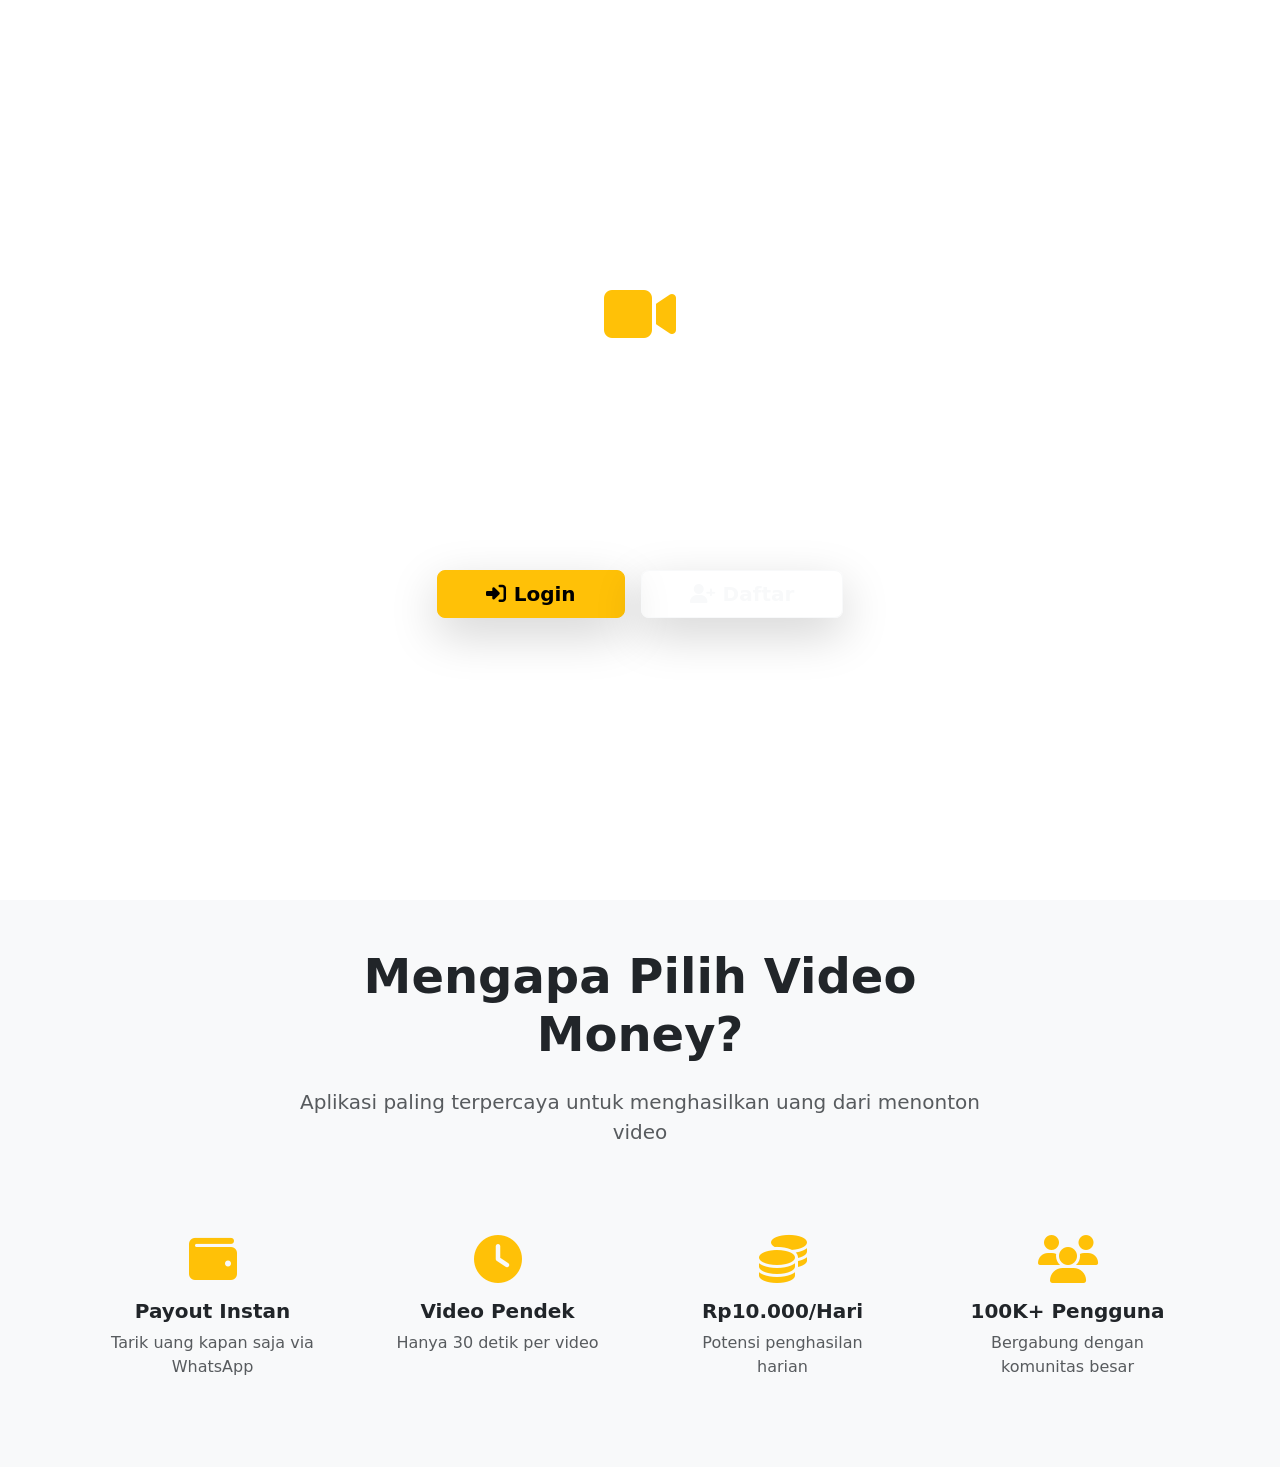
==== index.html @ 5aa3b8a1 "Create index.html" ====
<!DOCTYPE html>
<html lang="id">
<head>
    <meta charset="UTF-8">
    <meta name="viewport" content="width=device-width, initial-scale=1.0">
    <title>Video Money - Tonton Video Dapat Uang</title>
    <link href="https://cdn.jsdelivr.net/npm/bootstrap@5.3.2/dist/css/bootstrap.min.css" rel="stylesheet">
    <link href="https://cdnjs.cloudflare.com/ajax/libs/font-awesome/6.4.0/css/all.min.css" rel="stylesheet">
    <link rel="stylesheet" href="style.css">
</head>
<body>
    <!-- Hero Section -->
    <section class="hero-section min-vh-100 d-flex align-items-center">
        <div class="container">
            <div class="row justify-content-center">
                <div class="col-lg-6 col-md-8 text-center text-white">
                    <div class="hero-content animate__animated animate__fadeInUp">
                        <i class="fas fa-video fa-4x mb-4 text-warning"></i>
                        <h1 class="display-4 fw-bold mb-4">Video Money</h1>
                        <p class="lead mb-5">Tonton video pendek, dapatkan uang tunai setiap hari!</p>
                        
                        <!-- Auth Buttons -->
                        <div class="d-flex gap-3 justify-content-center flex-wrap">
                            <button class="btn btn-warning btn-lg px-5 fw-bold shadow-lg" onclick="showLogin()">
                                <i class="fas fa-sign-in-alt me-2"></i>Login
                            </button>
                            <button class="btn btn-outline-light btn-lg px-5 fw-bold shadow-lg" onclick="showRegister()">
                                <i class="fas fa-user-plus me-2"></i>Daftar
                            </button>
                        </div>
                    </div>
                </div>
            </div>
        </div>
    </section>

    <!-- Auth Modal -->
    <div class="modal fade" id="authModal" tabindex="-1">
        <div class="modal-dialog modal-dialog-centered">
            <div class="modal-content rounded-4 shadow-lg border-0">
                <div class="modal-header border-0 pb-0">
                    <h5 class="modal-title fw-bold" id="modalTitle">Login</h5>
                    <button type="button" class="btn-close" data-bs-dismiss="modal"></button>
                </div>
                <div class="modal-body p-4">
                    <form id="authForm">
                        <div class="mb-3">
                            <label class="form-label fw-bold">Username/Email</label>
                            <input type="text" class="form-control rounded-3" id="username" required>
                        </div>
                        <div class="mb-3">
                            <label class="form-label fw-bold">Password</label>
                            <input type="password" class="form-control rounded-3" id="password" required>
                        </div>
                        <div id="whatsappField" class="mb-3" style="display: none;">
                            <label class="form-label fw-bold">No WhatsApp</label>
                            <input type="text" class="form-control rounded-3" id="whatsapp" placeholder="08xxxxxxxxx">
                        </div>
                        <button type="submit" class="btn btn-warning w-100 fw-bold rounded-3 shadow-sm">
                            <span id="btnText">Masuk</span>
                            <i class="fas fa-spinner fa-spin d-none" id="loadingSpinner"></i>
                        </button>
                    </form>
                    <div class="text-center mt-3">
                        <small class="text-muted">
                            <span id="toggleText">Belum punya akun? <a href="#" class="text-warning fw-bold" onclick="toggleAuth()">Daftar</a></span>
                        </small>
                    </div>
                </div>
            </div>
        </div>
    </div>

    <!-- Features Section -->
    <section class="py-5 bg-light">
        <div class="container">
            <div class="row text-center mb-5">
                <div class="col-lg-8 mx-auto">
                    <h2 class="display-5 fw-bold text-dark mb-4">Mengapa Pilih Video Money?</h2>
                    <p class="lead text-muted">Aplikasi paling terpercaya untuk menghasilkan uang dari menonton video</p>
                </div>
            </div>
            <div class="row g-4">
                <div class="col-lg-3 col-md-6">
                    <div class="text-center p-4 h-100">
                        <i class="fas fa-wallet fa-3x text-warning mb-3"></i>
                        <h5 class="fw-bold">Payout Instan</h5>
                        <p class="text-muted">Tarik uang kapan saja via WhatsApp</p>
                    </div>
                </div>
                <div class="col-lg-3 col-md-6">
                    <div class="text-center p-4 h-100">
                        <i class="fas fa-clock fa-3x text-warning mb-3"></i>
                        <h5 class="fw-bold">Video Pendek</h5>
                        <p class="text-muted">Hanya 30 detik per video</p>
                    </div>
                </div>
                <div class="col-lg-3 col-md-6">
                    <div class="text-center p-4 h-100">
                        <i class="fas fa-coins fa-3x text-warning mb-3"></i>
                        <h5 class="fw-bold">Rp10.000/Hari</h5>
                        <p class="text-muted">Potensi penghasilan harian</p>
                    </div>
                </div>
                <div class="col-lg-3 col-md-6">
                    <div class="text-center p-4 h-100">
                        <i class="fas fa-users fa-3x text-warning mb-3"></i>
                        <h5 class="fw-bold">100K+ Pengguna</h5>
                        <p class="text-muted">Bergabung dengan komunitas besar</p>
                    </div>
                </div>
            </div>
        </div>
    </section>

    <script src="https://cdn.jsdelivr.net/npm/bootstrap@5.3.2/dist/js/bootstrap.bundle.min.js"></script>
    <script src="script.js"></script>
</body>
</html>
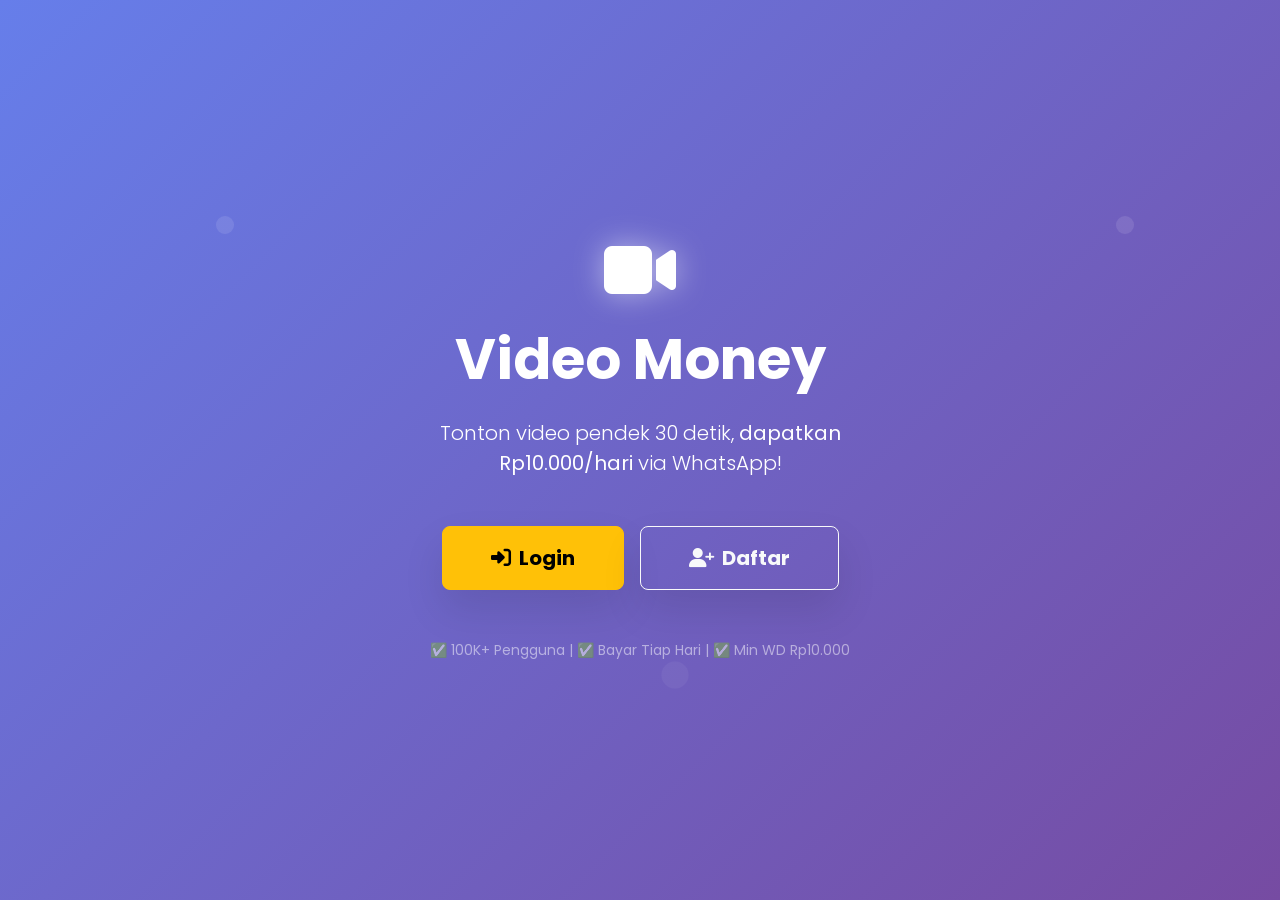
==== commit 45f64380: "Update index.html" ====
--- a/index.html
+++ b/index.html
@@ -9,24 +9,29 @@
     <link rel="stylesheet" href="style.css">
 </head>
 <body>
-    <!-- Hero Section -->
-    <section class="hero-section min-vh-100 d-flex align-items-center">
+    <!-- Hero -->
+    <section class="hero-gradient min-vh-100 d-flex align-items-center">
         <div class="container">
             <div class="row justify-content-center">
                 <div class="col-lg-6 col-md-8 text-center text-white">
-                    <div class="hero-content animate__animated animate__fadeInUp">
-                        <i class="fas fa-video fa-4x mb-4 text-warning"></i>
+                    <div class="hero-content">
+                        <i class="fas fa-video fa-4x mb-4 hero-icon"></i>
                         <h1 class="display-4 fw-bold mb-4">Video Money</h1>
-                        <p class="lead mb-5">Tonton video pendek, dapatkan uang tunai setiap hari!</p>
+                        <p class="lead mb-5 px-3">Tonton video pendek 30 detik, <strong>dapatkan Rp10.000/hari</strong> via WhatsApp!</p>
                         
-                        <!-- Auth Buttons -->
                         <div class="d-flex gap-3 justify-content-center flex-wrap">
-                            <button class="btn btn-warning btn-lg px-5 fw-bold shadow-lg" onclick="showLogin()">
+                            <button class="btn btn-warning btn-lg px-5 py-3 fw-bold shadow-lg fs-5" onclick="showLogin()">
                                 <i class="fas fa-sign-in-alt me-2"></i>Login
                             </button>
-                            <button class="btn btn-outline-light btn-lg px-5 fw-bold shadow-lg" onclick="showRegister()">
+                            <button class="btn btn-outline-light btn-lg px-5 py-3 fw-bold shadow-lg fs-5" onclick="showRegister()">
                                 <i class="fas fa-user-plus me-2"></i>Daftar
                             </button>
+                        </div>
+                        
+                        <div class="mt-5">
+                            <small class="text-white-50">
+                                ✅ 100K+ Pengguna | ✅ Bayar Tiap Hari | ✅ Min WD Rp10.000
+                            </small>
                         </div>
                     </div>
                 </div>
@@ -36,34 +41,46 @@
 
     <!-- Auth Modal -->
     <div class="modal fade" id="authModal" tabindex="-1">
-        <div class="modal-dialog modal-dialog-centered">
+        <div class="modal-dialog modal-dialog-centered modal-lg">
             <div class="modal-content rounded-4 shadow-lg border-0">
-                <div class="modal-header border-0 pb-0">
-                    <h5 class="modal-title fw-bold" id="modalTitle">Login</h5>
-                    <button type="button" class="btn-close" data-bs-dismiss="modal"></button>
+                <div class="modal-header border-0 bg-gradient-warning rounded-top-4">
+                    <h5 class="modal-title fw-bold text-white mb-0" id="modalTitle">Login</h5>
+                    <button type="button" class="btn-close btn-close-white" data-bs-dismiss="modal"></button>
                 </div>
-                <div class="modal-body p-4">
+                <div class="modal-body p-5">
                     <form id="authForm">
-                        <div class="mb-3">
-                            <label class="form-label fw-bold">Username/Email</label>
-                            <input type="text" class="form-control rounded-3" id="username" required>
+                        <input type="hidden" id="authMode" value="login">
+                        <div class="mb-4">
+                            <label class="form-label fw-bold fs-5 mb-2">👤 Username / Email</label>
+                            <input type="text" class="form-control form-control-lg rounded-3 shadow-sm" 
+                                   id="username" placeholder="Masukkan username atau email" required>
                         </div>
-                        <div class="mb-3">
-                            <label class="form-label fw-bold">Password</label>
-                            <input type="password" class="form-control rounded-3" id="password" required>
+                        <div class="mb-4">
+                            <label class="form-label fw-bold fs-5 mb-2">🔒 Password</label>
+                            <input type="password" class="form-control form-control-lg rounded-3 shadow-sm" 
+                                   id="password" placeholder="Masukkan password" required>
                         </div>
-                        <div id="whatsappField" class="mb-3" style="display: none;">
-                            <label class="form-label fw-bold">No WhatsApp</label>
-                            <input type="text" class="form-control rounded-3" id="whatsapp" placeholder="08xxxxxxxxx">
+                        <div id="whatsappField" class="mb-4" style="display: none;">
+                            <label class="form-label fw-bold fs-5 mb-2">📱 No WhatsApp</label>
+                            <div class="input-group">
+                                <span class="input-group-text bg-success text-white">
+                                    <i class="fab fa-whatsapp"></i>
+                                </span>
+                                <input type="tel" class="form-control form-control-lg rounded-end-3" 
+                                       id="whatsapp" placeholder="08xxxxxxxxx">
+                            </div>
+                            <div class="form-text">Untuk pencairan saldo</div>
                         </div>
-                        <button type="submit" class="btn btn-warning w-100 fw-bold rounded-3 shadow-sm">
+                        <button type="submit" class="btn btn-warning btn-lg w-100 fw-bold py-3 fs-5 shadow-lg rounded-3">
                             <span id="btnText">Masuk</span>
-                            <i class="fas fa-spinner fa-spin d-none" id="loadingSpinner"></i>
+                            <i class="fas fa-spinner fa-spin ms-2 d-none" id="loadingSpinner"></i>
                         </button>
                     </form>
-                    <div class="text-center mt-3">
-                        <small class="text-muted">
-                            <span id="toggleText">Belum punya akun? <a href="#" class="text-warning fw-bold" onclick="toggleAuth()">Daftar</a></span>
+                    <div class="text-center mt-4 pt-3 border-top">
+                        <small class="text-muted fs-6">
+                            <span id="toggleText">Belum punya akun? 
+                                <span class="text-warning fw-bold cursor-pointer" onclick="showRegister()">Daftar sekarang</span>
+                            </span>
                         </small>
                     </div>
                 </div>
@@ -71,48 +88,6 @@
         </div>
     </div>
 
-    <!-- Features Section -->
-    <section class="py-5 bg-light">
-        <div class="container">
-            <div class="row text-center mb-5">
-                <div class="col-lg-8 mx-auto">
-                    <h2 class="display-5 fw-bold text-dark mb-4">Mengapa Pilih Video Money?</h2>
-                    <p class="lead text-muted">Aplikasi paling terpercaya untuk menghasilkan uang dari menonton video</p>
-                </div>
-            </div>
-            <div class="row g-4">
-                <div class="col-lg-3 col-md-6">
-                    <div class="text-center p-4 h-100">
-                        <i class="fas fa-wallet fa-3x text-warning mb-3"></i>
-                        <h5 class="fw-bold">Payout Instan</h5>
-                        <p class="text-muted">Tarik uang kapan saja via WhatsApp</p>
-                    </div>
-                </div>
-                <div class="col-lg-3 col-md-6">
-                    <div class="text-center p-4 h-100">
-                        <i class="fas fa-clock fa-3x text-warning mb-3"></i>
-                        <h5 class="fw-bold">Video Pendek</h5>
-                        <p class="text-muted">Hanya 30 detik per video</p>
-                    </div>
-                </div>
-                <div class="col-lg-3 col-md-6">
-                    <div class="text-center p-4 h-100">
-                        <i class="fas fa-coins fa-3x text-warning mb-3"></i>
-                        <h5 class="fw-bold">Rp10.000/Hari</h5>
-                        <p class="text-muted">Potensi penghasilan harian</p>
-                    </div>
-                </div>
-                <div class="col-lg-3 col-md-6">
-                    <div class="text-center p-4 h-100">
-                        <i class="fas fa-users fa-3x text-warning mb-3"></i>
-                        <h5 class="fw-bold">100K+ Pengguna</h5>
-                        <p class="text-muted">Bergabung dengan komunitas besar</p>
-                    </div>
-                </div>
-            </div>
-        </div>
-    </section>
-
     <script src="https://cdn.jsdelivr.net/npm/bootstrap@5.3.2/dist/js/bootstrap.bundle.min.js"></script>
     <script src="script.js"></script>
 </body>
--- a/style.css
+++ b/style.css
@@ -0,0 +1,113 @@
+/* style.css - COMPLETE VERSION */
+@import url('https://fonts.googleapis.com/css2?family=Poppins:wght@300;400;500;600;700&display=swap');
+
+* { font-family: 'Poppins', sans-serif; }
+
+body { background: #f8f9fa; }
+
+/* Hero */
+.hero-gradient {
+    background: linear-gradient(135deg, #667eea 0%, #764ba2 100%);
+    position: relative;
+    overflow: hidden;
+}
+
+.hero-gradient::before {
+    content: '';
+    position: absolute;
+    top: 0; left: 0; right: 0; bottom: 0;
+    background: url('data:image/svg+xml,<svg xmlns="http://www.w3.org/2000/svg" viewBox="0 0 100 100"><defs><pattern id="grain" width="100" height="100" patternUnits="userSpaceOnUse"><circle cx="25" cy="25" r="1" fill="rgba(255,255,255,0.1)"/><circle cx="75" cy="75" r="1.5" fill="rgba(255,255,255,0.05)"/></pattern></defs><rect width="100" height="100" fill="url(%23grain)"/></svg>');
+}
+
+.hero-icon { animation: pulse 2s infinite; text-shadow: 0 0 30px rgba(255,255,255,0.5); }
+
+@keyframes pulse {
+    0%, 100% { transform: scale(1); }
+    50% { transform: scale(1.1); }
+}
+
+/* Gradients */
+.bg-gradient-warning { background: linear-gradient(45deg, #ff6b6b, #feca57) !important; }
+.gradient-gold { background: linear-gradient(45deg, #ff6b6b, #feca57); }
+.gradient-blue { background: linear-gradient(45deg, #4facfe, #00f2fe); }
+.gradient-green { background: linear-gradient(45deg, #43e97b, #38f9d7); }
+.gradient-purple { background: linear-gradient(45deg, #a8edea, #fed6e3); }
+
+/* Cards */
+.video-card {
+    border: none; border-radius: 20px; overflow: hidden;
+    box-shadow: 0 10px 40px rgba(0,0,0,0.1);
+    transition: all 0.4s cubic-bezier(0.175, 0.885, 0.32, 1.275);
+}
+
+.video-card:hover {
+    transform: translateY(-15px) scale(1.02);
+    box-shadow: 0 25px 60px rgba(0,0,0,0.25);
+}
+
+.video-thumbnail {
+    height: 220px; background: #333;
+    background-size: cover; background-position: center;
+    position: relative;
+}
+
+.points-badge {
+    position: absolute; top: 20px; right: 20px;
+    background: linear-gradient(45deg, #ff6b6b, #feca57);
+    color: white; padding: 12px 18px; border-radius: 30px;
+    font-weight: 700; font-size: 0.9rem;
+    box-shadow: 0 8px 25px rgba(255,107,107,0.4);
+    animation: bounceIn 0.6s ease-out;
+}
+
+@keyframes bounceIn {
+    0% { transform: scale(0.3); opacity: 0; }
+    50% { transform: scale(1.15); }
+    80% { transform: scale(0.9); }
+    100% { transform: scale(1); opacity: 1; }
+}
+
+.watch-btn {
+    background: linear-gradient(45deg, #ff6b6b, #feca57) !important;
+    border: none; border-radius: 25px; padding: 14px;
+    font-weight: 700; font-size: 0.95rem;
+    transition: all 0.3s ease;
+    box-shadow: 0 6px 20px rgba(255,107,107,0.3);
+}
+
+.watch-btn:hover:not(:disabled) {
+    transform: translateY(-2px) scale(1.02);
+    box-shadow: 0 12px 30px rgba(255,107,107,0.5);
+}
+
+.watch-btn:disabled {
+    background: linear-gradient(45deg, #43e97b, #38f9d7) !important;
+    cursor: not-allowed;
+}
+
+/* Modal */
+.modal-content { border-radius: 25px; }
+.form-control:focus {
+    border-color: #ff6b6b; box-shadow: 0 0 0 0.25rem rgba(255,107,107,0.25);
+}
+
+/* Utilities */
+.cursor-pointer { cursor: pointer !important; }
+.shadow-lg { box-shadow: 0 20px 40px rgba(0,0,0,0.1) !important; }
+
+/* Responsive */
+@media (max-width: 768px) {
+    .hero-content h1 { font-size: 2.2rem !important; }
+    .points-badge { font-size: 0.8rem; padding: 8px 12px; }
+    .video-thumbnail { height: 180px; }
+}
+
+/* Custom Notification */
+.custom-notification {
+    animation: slideInRight 0.4s ease-out;
+}
+
+@keyframes slideInRight {
+    from { transform: translateX(100%); opacity: 0; }
+    to { transform: translateX(0); opacity: 1; }
+}
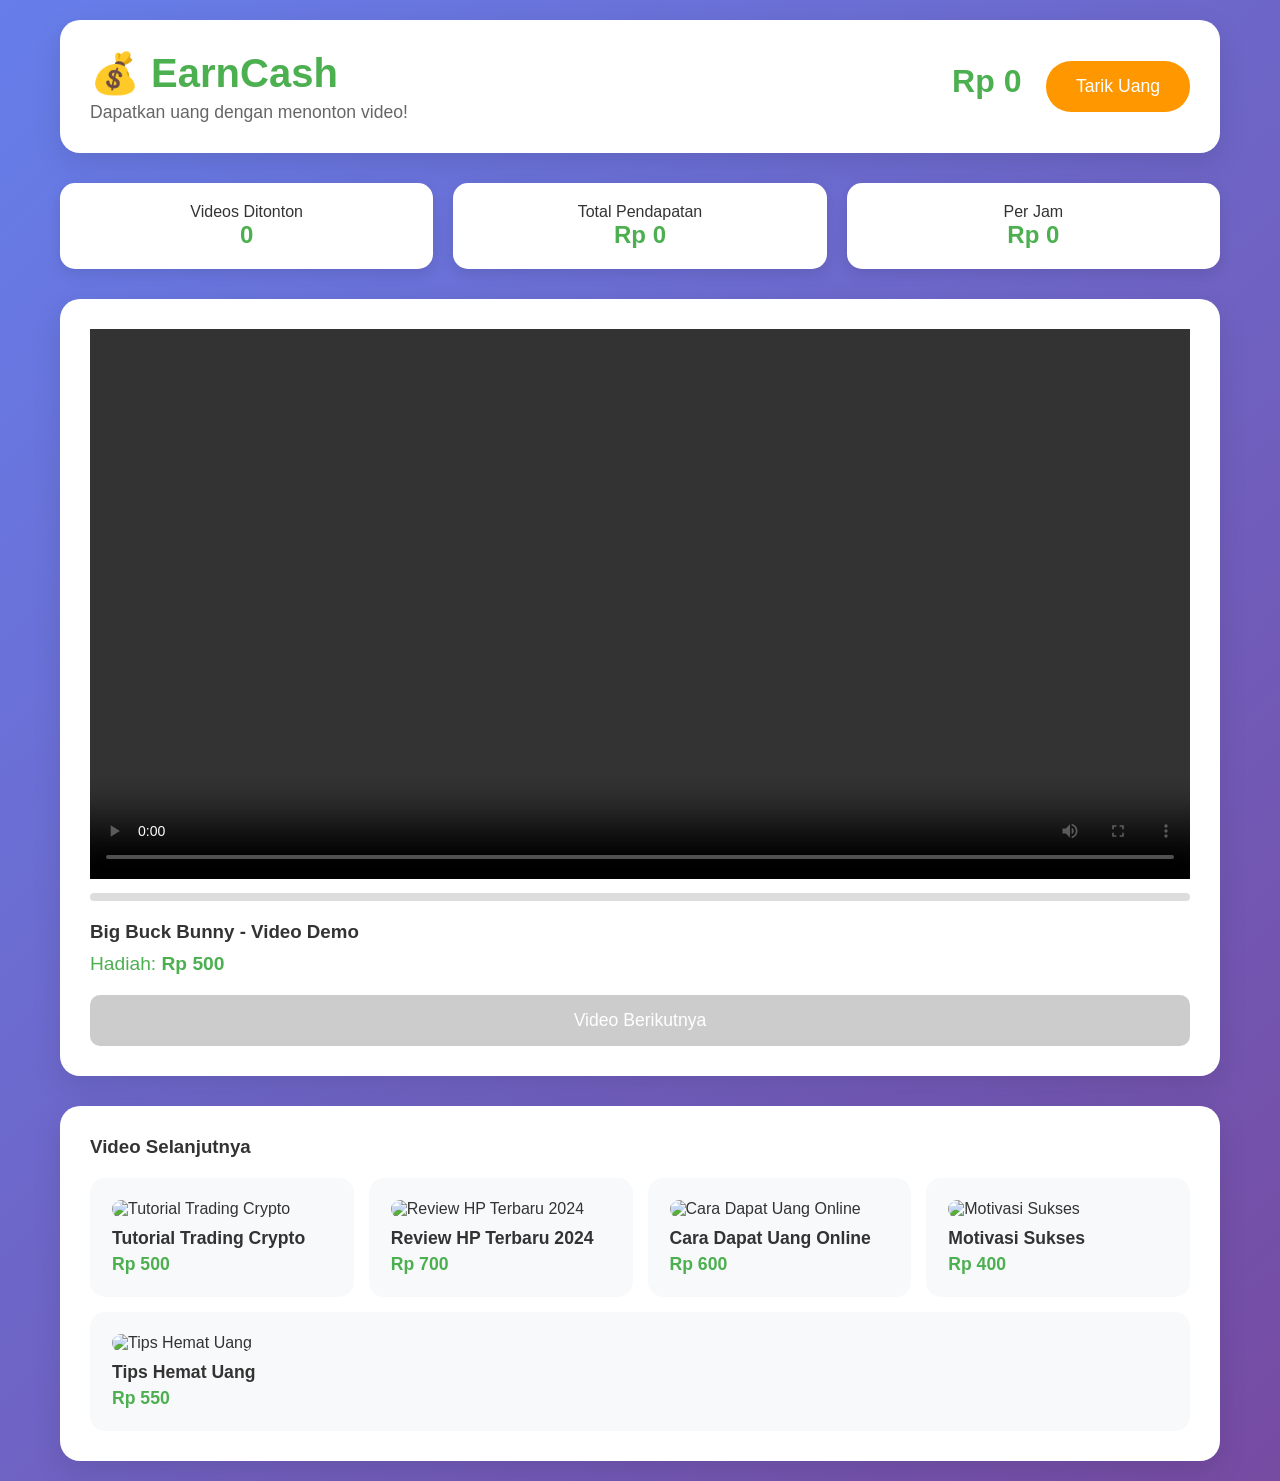
==== commit 542c2c5a: "Update index.html" ====
--- a/index.html
+++ b/index.html
@@ -3,92 +3,79 @@
 <head>
     <meta charset="UTF-8">
     <meta name="viewport" content="width=device-width, initial-scale=1.0">
-    <title>Video Money - Tonton Video Dapat Uang</title>
-    <link href="https://cdn.jsdelivr.net/npm/bootstrap@5.3.2/dist/css/bootstrap.min.css" rel="stylesheet">
-    <link href="https://cdnjs.cloudflare.com/ajax/libs/font-awesome/6.4.0/css/all.min.css" rel="stylesheet">
+    <title>EarnCash - Dapat Uang dari Nonton Video</title>
     <link rel="stylesheet" href="style.css">
 </head>
 <body>
-    <!-- Hero -->
-    <section class="hero-gradient min-vh-100 d-flex align-items-center">
-        <div class="container">
-            <div class="row justify-content-center">
-                <div class="col-lg-6 col-md-8 text-center text-white">
-                    <div class="hero-content">
-                        <i class="fas fa-video fa-4x mb-4 hero-icon"></i>
-                        <h1 class="display-4 fw-bold mb-4">Video Money</h1>
-                        <p class="lead mb-5 px-3">Tonton video pendek 30 detik, <strong>dapatkan Rp10.000/hari</strong> via WhatsApp!</p>
-                        
-                        <div class="d-flex gap-3 justify-content-center flex-wrap">
-                            <button class="btn btn-warning btn-lg px-5 py-3 fw-bold shadow-lg fs-5" onclick="showLogin()">
-                                <i class="fas fa-sign-in-alt me-2"></i>Login
-                            </button>
-                            <button class="btn btn-outline-light btn-lg px-5 py-3 fw-bold shadow-lg fs-5" onclick="showRegister()">
-                                <i class="fas fa-user-plus me-2"></i>Daftar
-                            </button>
-                        </div>
-                        
-                        <div class="mt-5">
-                            <small class="text-white-50">
-                                ✅ 100K+ Pengguna | ✅ Bayar Tiap Hari | ✅ Min WD Rp10.000
-                            </small>
-                        </div>
-                    </div>
+    <div class="container">
+        <!-- Header -->
+        <header class="header">
+            <div class="logo">
+                <h1>💰 EarnCash</h1>
+                <p>Dapatkan uang dengan menonton video!</p>
+            </div>
+            <div class="user-info">
+                <span id="balance">Rp 0</span>
+                <button class="withdraw-btn" onclick="withdraw()">Tarik Uang</button>
+            </div>
+        </header>
+
+        <!-- Stats -->
+        <div class="stats">
+            <div class="stat-item">
+                <span>Videos Ditonton</span>
+                <strong id="videosWatched">0</strong>
+            </div>
+            <div class="stat-item">
+                <span>Total Pendapatan</span>
+                <strong id="totalEarned">Rp 0</strong>
+            </div>
+            <div class="stat-item">
+                <span>Per Jam</span>
+                <strong id="hourlyRate">Rp 0</strong>
+            </div>
+        </div>
+
+        <!-- Video Player -->
+        <div class="video-section">
+            <div class="video-container">
+                <video id="videoPlayer" controls width="100%">
+                    <source src="https://commondatastorage.googleapis.com/gtv-videos-bucket/sample/BigBuckBunny.mp4" type="video/mp4">
+                    Browser Anda tidak mendukung video.
+                </video>
+                <div class="progress-bar">
+                    <div class="progress" id="progress"></div>
                 </div>
             </div>
+            <div class="video-info">
+                <h3 id="videoTitle">Big Buck Bunny - Video Demo</h3>
+                <p id="videoReward">Hadiah: <strong>Rp 500</strong></p>
+                <button class="next-video-btn" onclick="nextVideo()" disabled id="nextBtn">Video Berikutnya</button>
+            </div>
         </div>
-    </section>
 
-    <!-- Auth Modal -->
-    <div class="modal fade" id="authModal" tabindex="-1">
-        <div class="modal-dialog modal-dialog-centered modal-lg">
-            <div class="modal-content rounded-4 shadow-lg border-0">
-                <div class="modal-header border-0 bg-gradient-warning rounded-top-4">
-                    <h5 class="modal-title fw-bold text-white mb-0" id="modalTitle">Login</h5>
-                    <button type="button" class="btn-close btn-close-white" data-bs-dismiss="modal"></button>
-                </div>
-                <div class="modal-body p-5">
-                    <form id="authForm">
-                        <input type="hidden" id="authMode" value="login">
-                        <div class="mb-4">
-                            <label class="form-label fw-bold fs-5 mb-2">👤 Username / Email</label>
-                            <input type="text" class="form-control form-control-lg rounded-3 shadow-sm" 
-                                   id="username" placeholder="Masukkan username atau email" required>
-                        </div>
-                        <div class="mb-4">
-                            <label class="form-label fw-bold fs-5 mb-2">🔒 Password</label>
-                            <input type="password" class="form-control form-control-lg rounded-3 shadow-sm" 
-                                   id="password" placeholder="Masukkan password" required>
-                        </div>
-                        <div id="whatsappField" class="mb-4" style="display: none;">
-                            <label class="form-label fw-bold fs-5 mb-2">📱 No WhatsApp</label>
-                            <div class="input-group">
-                                <span class="input-group-text bg-success text-white">
-                                    <i class="fab fa-whatsapp"></i>
-                                </span>
-                                <input type="tel" class="form-control form-control-lg rounded-end-3" 
-                                       id="whatsapp" placeholder="08xxxxxxxxx">
-                            </div>
-                            <div class="form-text">Untuk pencairan saldo</div>
-                        </div>
-                        <button type="submit" class="btn btn-warning btn-lg w-100 fw-bold py-3 fs-5 shadow-lg rounded-3">
-                            <span id="btnText">Masuk</span>
-                            <i class="fas fa-spinner fa-spin ms-2 d-none" id="loadingSpinner"></i>
-                        </button>
-                    </form>
-                    <div class="text-center mt-4 pt-3 border-top">
-                        <small class="text-muted fs-6">
-                            <span id="toggleText">Belum punya akun? 
-                                <span class="text-warning fw-bold cursor-pointer" onclick="showRegister()">Daftar sekarang</span>
-                            </span>
-                        </small>
-                    </div>
-                </div>
+        <!-- Video List -->
+        <div class="video-list">
+            <h3>Video Selanjutnya</h3>
+            <div id="videoQueue" class="queue">
+                <!-- Videos akan dimuat di sini -->
             </div>
         </div>
     </div>
 
-    <script src="https://cdn.jsdelivr.net/npm/bootstrap@5.3.2/dist/js/bootstrap.bundle.min.js"></script>
+    <!-- Modal Withdraw -->
+    <div id="withdrawModal" class="modal">
+        <div class="modal-content">
+            <h3>Tarik Pendapatan</h3>
+            <p>Minimum penarikan: Rp 10.000</p>
+            <input type="number" id="withdrawAmount" placeholder="Masukkan jumlah" min="10000">
+            <div class="modal-buttons">
+                <button onclick="confirmWithdraw()">Tarik</button>
+                <button onclick="closeModal()">Batal</button>
+            </div>
+        </div>
+    </div>
+
     <script src="script.js"></script>
 </body>
 </html>
--- a/style.css
+++ b/style.css
@@ -1,113 +1,260 @@
-/* style.css - COMPLETE VERSION */
-@import url('https://fonts.googleapis.com/css2?family=Poppins:wght@300;400;500;600;700&display=swap');
-
-* { font-family: 'Poppins', sans-serif; }
-
-body { background: #f8f9fa; }
-
-/* Hero */
-.hero-gradient {
+* {
+    margin: 0;
+    padding: 0;
+    box-sizing: border-box;
+}
+
+body {
+    font-family: 'Segoe UI', Tahoma, Geneva, Verdana, sans-serif;
     background: linear-gradient(135deg, #667eea 0%, #764ba2 100%);
+    min-height: 100vh;
+    color: #333;
+}
+
+.container {
+    max-width: 1200px;
+    margin: 0 auto;
+    padding: 20px;
+}
+
+.header {
+    background: white;
+    border-radius: 20px;
+    padding: 30px;
+    margin-bottom: 30px;
+    box-shadow: 0 10px 30px rgba(0,0,0,0.1);
+    display: flex;
+    justify-content: space-between;
+    align-items: center;
+    flex-wrap: wrap;
+}
+
+.logo h1 {
+    color: #4CAF50;
+    font-size: 2.5em;
+    margin-bottom: 5px;
+}
+
+.logo p {
+    color: #666;
+    font-size: 1.1em;
+}
+
+.user-info #balance {
+    font-size: 2em;
+    font-weight: bold;
+    color: #4CAF50;
+    margin-right: 20px;
+}
+
+.withdraw-btn {
+    background: #FF9800;
+    color: white;
+    border: none;
+    padding: 15px 30px;
+    border-radius: 25px;
+    font-size: 1.1em;
+    cursor: pointer;
+    transition: all 0.3s;
+}
+
+.withdraw-btn:hover {
+    background: #F57C00;
+    transform: translateY(-2px);
+}
+
+.stats {
+    display: flex;
+    gap: 20px;
+    margin-bottom: 30px;
+    flex-wrap: wrap;
+}
+
+.stat-item {
+    background: white;
+    padding: 20px;
+    border-radius: 15px;
+    text-align: center;
+    flex: 1;
+    min-width: 150px;
+    box-shadow: 0 5px 15px rgba(0,0,0,0.1);
+}
+
+.stat-item strong {
+    color: #4CAF50;
+    font-size: 1.5em;
+    display: block;
+}
+
+.video-section {
+    background: white;
+    border-radius: 20px;
+    padding: 30px;
+    margin-bottom: 30px;
+    box-shadow: 0 10px 30px rgba(0,0,0,0.1);
+}
+
+.video-container {
     position: relative;
+    margin-bottom: 20px;
+}
+
+.progress-bar {
+    height: 8px;
+    background: #ddd;
+    border-radius: 4px;
     overflow: hidden;
-}
-
-.hero-gradient::before {
-    content: '';
-    position: absolute;
-    top: 0; left: 0; right: 0; bottom: 0;
-    background: url('data:image/svg+xml,<svg xmlns="http://www.w3.org/2000/svg" viewBox="0 0 100 100"><defs><pattern id="grain" width="100" height="100" patternUnits="userSpaceOnUse"><circle cx="25" cy="25" r="1" fill="rgba(255,255,255,0.1)"/><circle cx="75" cy="75" r="1.5" fill="rgba(255,255,255,0.05)"/></pattern></defs><rect width="100" height="100" fill="url(%23grain)"/></svg>');
-}
-
-.hero-icon { animation: pulse 2s infinite; text-shadow: 0 0 30px rgba(255,255,255,0.5); }
-
-@keyframes pulse {
-    0%, 100% { transform: scale(1); }
-    50% { transform: scale(1.1); }
-}
-
-/* Gradients */
-.bg-gradient-warning { background: linear-gradient(45deg, #ff6b6b, #feca57) !important; }
-.gradient-gold { background: linear-gradient(45deg, #ff6b6b, #feca57); }
-.gradient-blue { background: linear-gradient(45deg, #4facfe, #00f2fe); }
-.gradient-green { background: linear-gradient(45deg, #43e97b, #38f9d7); }
-.gradient-purple { background: linear-gradient(45deg, #a8edea, #fed6e3); }
-
-/* Cards */
-.video-card {
-    border: none; border-radius: 20px; overflow: hidden;
-    box-shadow: 0 10px 40px rgba(0,0,0,0.1);
-    transition: all 0.4s cubic-bezier(0.175, 0.885, 0.32, 1.275);
-}
-
-.video-card:hover {
-    transform: translateY(-15px) scale(1.02);
-    box-shadow: 0 25px 60px rgba(0,0,0,0.25);
-}
-
-.video-thumbnail {
-    height: 220px; background: #333;
-    background-size: cover; background-position: center;
-    position: relative;
-}
-
-.points-badge {
-    position: absolute; top: 20px; right: 20px;
-    background: linear-gradient(45deg, #ff6b6b, #feca57);
-    color: white; padding: 12px 18px; border-radius: 30px;
-    font-weight: 700; font-size: 0.9rem;
-    box-shadow: 0 8px 25px rgba(255,107,107,0.4);
-    animation: bounceIn 0.6s ease-out;
-}
-
-@keyframes bounceIn {
-    0% { transform: scale(0.3); opacity: 0; }
-    50% { transform: scale(1.15); }
-    80% { transform: scale(0.9); }
-    100% { transform: scale(1); opacity: 1; }
-}
-
-.watch-btn {
-    background: linear-gradient(45deg, #ff6b6b, #feca57) !important;
-    border: none; border-radius: 25px; padding: 14px;
-    font-weight: 700; font-size: 0.95rem;
-    transition: all 0.3s ease;
-    box-shadow: 0 6px 20px rgba(255,107,107,0.3);
-}
-
-.watch-btn:hover:not(:disabled) {
-    transform: translateY(-2px) scale(1.02);
-    box-shadow: 0 12px 30px rgba(255,107,107,0.5);
-}
-
-.watch-btn:disabled {
-    background: linear-gradient(45deg, #43e97b, #38f9d7) !important;
+    margin-top: 10px;
+}
+
+.progress {
+    height: 100%;
+    background: linear-gradient(90deg, #4CAF50, #8BC34A);
+    width: 0%;
+    transition: width 0.3s;
+}
+
+.video-info h3 {
+    color: #333;
+    margin-bottom: 10px;
+}
+
+.video-info p {
+    color: #4CAF50;
+    font-size: 1.2em;
+    margin-bottom: 20px;
+}
+
+.next-video-btn {
+    width: 100%;
+    background: #4CAF50;
+    color: white;
+    border: none;
+    padding: 15px;
+    border-radius: 10px;
+    font-size: 1.1em;
+    cursor: pointer;
+    transition: all 0.3s;
+}
+
+.next-video-btn:disabled {
+    background: #ccc;
     cursor: not-allowed;
 }
 
+.next-video-btn:hover:not(:disabled) {
+    background: #45a049;
+    transform: translateY(-2px);
+}
+
+.video-list {
+    background: white;
+    border-radius: 20px;
+    padding: 30px;
+    box-shadow: 0 10px 30px rgba(0,0,0,0.1);
+}
+
+.video-list h3 {
+    margin-bottom: 20px;
+    color: #333;
+}
+
+.queue {
+    display: flex;
+    gap: 15px;
+    flex-wrap: wrap;
+}
+
+.video-item {
+    background: #f8f9fa;
+    border: 2px solid transparent;
+    border-radius: 15px;
+    padding: 20px;
+    cursor: pointer;
+    transition: all 0.3s;
+    flex: 1;
+    min-width: 250px;
+}
+
+.video-item:hover {
+    border-color: #4CAF50;
+    transform: translateY(-5px);
+}
+
+.video-item img {
+    width: 100%;
+    height: 150px;
+    object-fit: cover;
+    border-radius: 10px;
+    margin-bottom: 10px;
+}
+
+.video-item h4 {
+    font-size: 1.1em;
+    margin-bottom: 5px;
+}
+
+.video-item .reward {
+    color: #4CAF50;
+    font-weight: bold;
+    font-size: 1.1em;
+}
+
 /* Modal */
-.modal-content { border-radius: 25px; }
-.form-control:focus {
-    border-color: #ff6b6b; box-shadow: 0 0 0 0.25rem rgba(255,107,107,0.25);
-}
-
-/* Utilities */
-.cursor-pointer { cursor: pointer !important; }
-.shadow-lg { box-shadow: 0 20px 40px rgba(0,0,0,0.1) !important; }
-
-/* Responsive */
+.modal {
+    display: none;
+    position: fixed;
+    top: 0;
+    left: 0;
+    width: 100%;
+    height: 100%;
+    background: rgba(0,0,0,0.5);
+    z-index: 1000;
+}
+
+.modal-content {
+    background: white;
+    margin: 15% auto;
+    padding: 30px;
+    border-radius: 20px;
+    width: 90%;
+    max-width: 400px;
+    text-align: center;
+}
+
+.modal-buttons {
+    display: flex;
+    gap: 10px;
+    margin-top: 20px;
+}
+
+.modal-buttons button {
+    flex: 1;
+    padding: 12px;
+    border: none;
+    border-radius: 10px;
+    cursor: pointer;
+    font-size: 1em;
+}
+
+.modal-buttons button:first-child {
+    background: #4CAF50;
+    color: white;
+}
+
+.modal-buttons button:last-child {
+    background: #ddd;
+    color: #333;
+}
+
 @media (max-width: 768px) {
-    .hero-content h1 { font-size: 2.2rem !important; }
-    .points-badge { font-size: 0.8rem; padding: 8px 12px; }
-    .video-thumbnail { height: 180px; }
-}
-
-/* Custom Notification */
-.custom-notification {
-    animation: slideInRight 0.4s ease-out;
-}
-
-@keyframes slideInRight {
-    from { transform: translateX(100%); opacity: 0; }
-    to { transform: translateX(0); opacity: 1; }
-}
+    .header {
+        flex-direction: column;
+        text-align: center;
+        gap: 20px;
+    }
+    
+    .stats {
+        justify-content: center;
+    }
+}
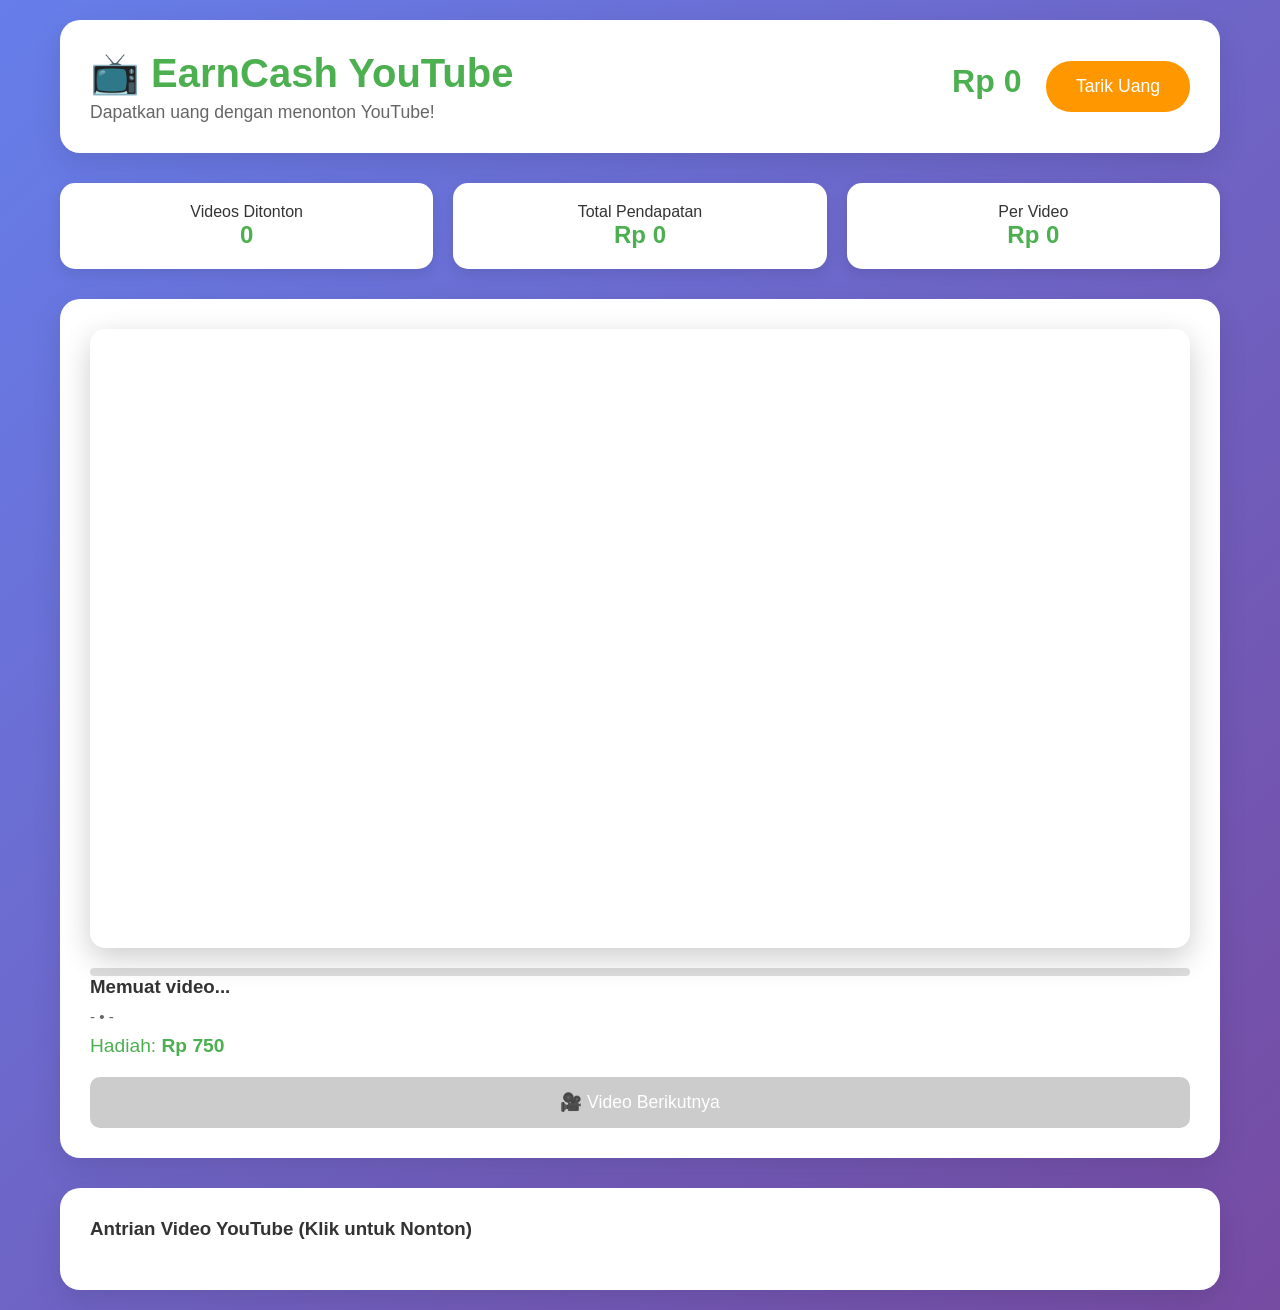
==== commit 9cbdec67: "Update index.html" ====
--- a/index.html
+++ b/index.html
@@ -3,16 +3,18 @@
 <head>
     <meta charset="UTF-8">
     <meta name="viewport" content="width=device-width, initial-scale=1.0">
-    <title>EarnCash - Dapat Uang dari Nonton Video</title>
+    <title>EarnCash - Dapat Uang dari Nonton YouTube</title>
     <link rel="stylesheet" href="style.css">
+    <!-- YouTube Iframe API -->
+    <script src="https://www.youtube.com/iframe_api"></script>
 </head>
 <body>
     <div class="container">
-        <!-- Header -->
+        <!-- Header (sama seperti sebelumnya) -->
         <header class="header">
             <div class="logo">
-                <h1>💰 EarnCash</h1>
-                <p>Dapatkan uang dengan menonton video!</p>
+                <h1>📺 EarnCash YouTube</h1>
+                <p>Dapatkan uang dengan menonton YouTube!</p>
             </div>
             <div class="user-info">
                 <span id="balance">Rp 0</span>
@@ -20,7 +22,7 @@
             </div>
         </header>
 
-        <!-- Stats -->
+        <!-- Stats (sama) -->
         <div class="stats">
             <div class="stat-item">
                 <span>Videos Ditonton</span>
@@ -31,46 +33,46 @@
                 <strong id="totalEarned">Rp 0</strong>
             </div>
             <div class="stat-item">
-                <span>Per Jam</span>
-                <strong id="hourlyRate">Rp 0</strong>
+                <span>Per Video</span>
+                <strong id="avgReward">Rp 0</strong>
             </div>
         </div>
 
-        <!-- Video Player -->
+        <!-- YouTube Player Section -->
         <div class="video-section">
-            <div class="video-container">
-                <video id="videoPlayer" controls width="100%">
-                    <source src="https://commondatastorage.googleapis.com/gtv-videos-bucket/sample/BigBuckBunny.mp4" type="video/mp4">
-                    Browser Anda tidak mendukung video.
-                </video>
-                <div class="progress-bar">
-                    <div class="progress" id="progress"></div>
-                </div>
+            <div class="youtube-container" id="youtubePlayerContainer">
+                <!-- YouTube player akan dimuat di sini -->
+            </div>
+            <div class="progress-bar">
+                <div class="progress" id="progress"></div>
             </div>
             <div class="video-info">
-                <h3 id="videoTitle">Big Buck Bunny - Video Demo</h3>
-                <p id="videoReward">Hadiah: <strong>Rp 500</strong></p>
-                <button class="next-video-btn" onclick="nextVideo()" disabled id="nextBtn">Video Berikutnya</button>
+                <h3 id="videoTitle">Memuat video...</h3>
+                <div class="video-meta">
+                    <span id="channelName">-</span> • <span id="videoDuration">-</span>
+                </div>
+                <p id="videoReward">Hadiah: <strong>Rp 750</strong></p>
+                <button class="next-video-btn" onclick="nextVideo()" disabled id="nextBtn">
+                    🎥 Video Berikutnya
+                </button>
             </div>
         </div>
 
-        <!-- Video List -->
+        <!-- Video Queue -->
         <div class="video-list">
-            <h3>Video Selanjutnya</h3>
-            <div id="videoQueue" class="queue">
-                <!-- Videos akan dimuat di sini -->
-            </div>
+            <h3>Antrian Video YouTube (Klik untuk Nonton)</h3>
+            <div id="videoQueue" class="queue"></div>
         </div>
     </div>
 
-    <!-- Modal Withdraw -->
+    <!-- Modal Withdraw (sama) -->
     <div id="withdrawModal" class="modal">
         <div class="modal-content">
             <h3>Tarik Pendapatan</h3>
-            <p>Minimum penarikan: Rp 10.000</p>
+            <p>Minimum: Rp 10.000 | Via DANA/OVO/Gopay</p>
             <input type="number" id="withdrawAmount" placeholder="Masukkan jumlah" min="10000">
             <div class="modal-buttons">
-                <button onclick="confirmWithdraw()">Tarik</button>
+                <button onclick="confirmWithdraw()">💸 Tarik Sekarang</button>
                 <button onclick="closeModal()">Batal</button>
             </div>
         </div>
--- a/style.css
+++ b/style.css
@@ -235,6 +235,56 @@
     border-radius: 10px;
     cursor: pointer;
     font-size: 1em;
+}
+/* Tambahan untuk YouTube Player */
+.youtube-container {
+    position: relative;
+    width: 100%;
+    height: 0;
+    padding-bottom: 56.25%; /* 16:9 aspect ratio */
+    margin-bottom: 20px;
+    border-radius: 15px;
+    overflow: hidden;
+    box-shadow: 0 10px 30px rgba(0,0,0,0.2);
+}
+
+.youtube-container iframe {
+    position: absolute;
+    top: 0;
+    left: 0;
+    width: 100%;
+    height: 100%;
+    border-radius: 15px;
+}
+
+.video-meta {
+    color: #666;
+    margin-bottom: 10px;
+    font-size: 0.95em;
+}
+
+.video-item iframe {
+    width: 100%;
+    height: 120px;
+    border-radius: 10px;
+    border: none;
+}
+
+.video-item {
+    position: relative;
+    overflow: hidden;
+}
+
+.video-item::after {
+    content: '▶️';
+    position: absolute;
+    top: 50%;
+    left: 50%;
+    transform: translate(-50%, -50%);
+    font-size: 2em;
+    color: white;
+    text-shadow: 0 2px 4px rgba(0,0,0,0.5);
+    pointer-events: none;
 }
 
 .modal-buttons button:first-child {
